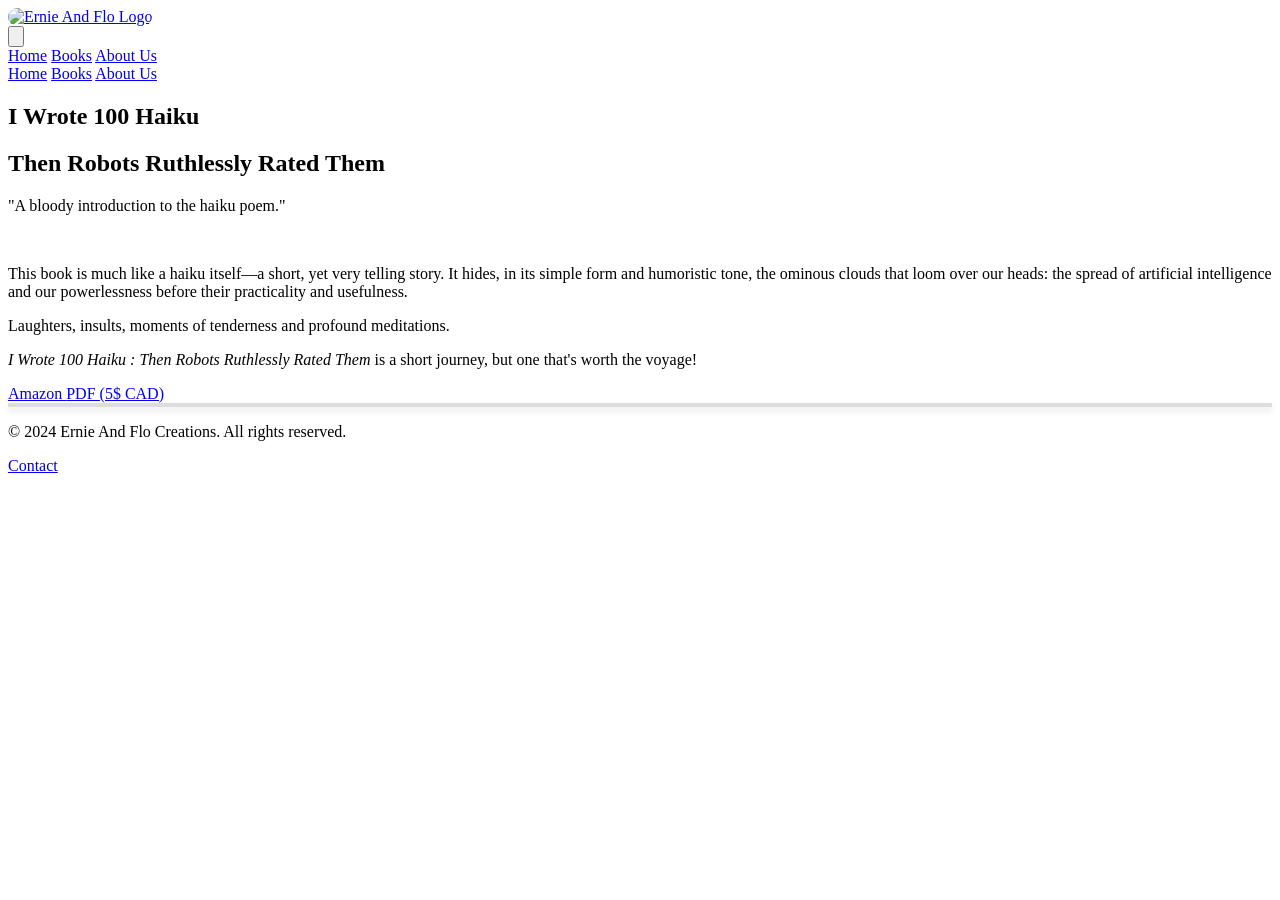
==== index.html @ 9ba160e7 "Update index.html Added Buy PDF button" ====
<!DOCTYPE html>
<html lang="en">
<head>
    <meta charset="UTF-8">
    <meta name="viewport" content="width=device-width, initial-scale=1.0">
    <meta name="description" content="I Wrote 100 Haiku: Then Robots Ruthlessly Rated Them, a poetic exploration of artificial intelligence through humor and insight.">
    <title>Ernie And Flo</title>
    <script src="https://cdn.tailwindcss.com"></script>
    <style>
        /* Custom CSS */
        .custom-shadow {
            box-shadow: 0 4px 6px rgba(0, 0, 0, 0.1);
        }

        .hover-highlight:hover {
            background-color: rgba(255, 90, 95, 0.1);
        }
        .logo-bg {
        	background-color: rgba(255, 255, 255, 255);
            border-radius: 9999px;
        }

        .book-cover {
            background-image: url('https://github.com/ernieandflo-dotcom/bookshelf/blob/ernieandflo-website/images/IW1HH_Front-cover_wbg.png?raw=true'); /* Add your image URL here */
            background-size: cover;
            background-position: center;
            border: 2px solid #ddd;
        }
    </style>
</head>
<body class="bg-white text-gray-900 font-sans">

    <!-- Header -->
<header class="bg-black border-b border-gray-300 py-2">
    <nav class="max-w-7xl mx-auto flex items-center justify-between px-4">
        <!-- Logo Section -->
        <div class="flex items-center">
            <a href="index.html" class="logo-padding">
                <img src="https://raw.githubusercontent.com/ernieandflo-dotcom/bookshelf/0894cab24a3cba51023ef85c8541652ef5d89e5c/images/meme_sealofapproval.svg" alt="Ernie And Flo Logo" class="logo-bg h-12 w-12">
            </a>
        </div>

        <!-- Hamburger Menu for Small Screens -->
        <button 
            id="menu-toggle" 
            class="block md:hidden text-gray-100 hover:text-red-500 focus:outline-none">
            <svg xmlns="http://www.w3.org/2000/svg" class="h-6 w-6" fill="none" viewBox="0 0 24 24" stroke="currentColor">
                <path stroke-linecap="round" stroke-linejoin="round" stroke-width="2" d="M4 6h16M4 12h16m-7 6h7" />
            </svg>
        </button>

        <!-- Navigation Links -->
        <div 
            id="nav-links" 
            class="hidden md:flex flex-grow justify-center space-x-8 items-center">
            <span class="border-l border-gray-800"></span>
            <a href="index.html" class="text-lg font-bold text-gray-100 hover:text-red-500">Home</a>
            <span class="border-l border-gray-500"></span>
            <a href="books.html" class="text-lg font-bold text-gray-100 hover:text-red-500">Books</a>
            <span class="border-l border-gray-500"></span>
            <a href="about.html" class="text-lg font-bold text-gray-100 hover:text-red-500">About Us</a>
            <span class="border-l border-gray-800"></span>
        </div>

        <!-- Dropdown Menu for Small Screens -->
        <div 
            id="dropdown-menu" 
            class="hidden flex flex-col space-y-4 bg-black p-4 absolute right-4 top-16 rounded shadow-md z-50">
            <a href="index.html" class="text-lg font-bold text-gray-100 hover:text-red-500">Home</a>
            <a href="books.html" class="text-lg font-bold text-gray-100 hover:text-red-500">Books</a>
            <a href="about.html" class="text-lg font-bold text-gray-100 hover:text-red-500">About Us</a>
        </div>
    </nav>
</header>


    <!-- Home Section -->
    <section class="text-center py-16 px-4">
        <h1 class="text-4xl font-extrabold mb-4">I Wrote 100 Haiku</h1>
        <h2 class="text-2xl text-rose-600 font-light italic mb-6">Then Robots Ruthlessly Rated Them</h2>
        <p class="text-lg leading-relaxed text-gray-800 mb-8 max-w-3xl mx-auto">
            "A bloody introduction to the haiku poem."
        </p>
        <br>
        <p class="text-lg leading-relaxed text-gray-800 mb-8 max-w-3xl mx-auto">
            This book is much like a haiku itself—a short, yet very telling story. It hides, in its simple form and humoristic tone, the ominous clouds that loom over our heads: the spread of artificial intelligence and our powerlessness before their practicality and usefulness.
        </p>
        <p class="text-lg leading-relaxed text-gray-800 mb-8 max-w-3xl mx-auto">
            Laughters, insults, moments of tenderness and profound meditations.
        </p>
        <p class="text-lg leading-relaxed text-gray-800 mb-8 max-w-3xl mx-auto">
            <i>I Wrote 100 Haiku : Then Robots Ruthlessly Rated Them</i> is a short journey, but one that's worth the voyage!
        </p>
        <a href="https://a.co/d/209ugLa" class="inline-block bg-red-500 text-white font-medium px-8 py-3 mb-4 rounded hover:bg-red-600 transition duration-300">
            Amazon
        </a>
        <a href="https://we.tl/p-QIo21ECv4Q" class="inline-block bg-blue-500 text-white font-medium px-4 py-3 mb-4 rounded hover:bg-red-600 transition duration-300">
            PDF (5$ CAD)
        </a>
    </section>
    
    <!-- Book Cover Section -->
    <div class="book-cover w-60 h-96 mx-auto mt-12 custom-shadow"></div>

    <!-- Footer -->
    <footer class="bg-gray-100 mt-16 py-8">
        <div class="text-center text-gray-600">
            <p>&copy; 2024 Ernie And Flo Creations. All rights reserved.</p>
            <a href="about.html" class="text-red-500 hover:underline">Contact</a>
        </div>
    </footer>

<script>
    const menuToggle = document.getElementById("menu-toggle");
    const dropdownMenu = document.getElementById("dropdown-menu");

    // Toggle dropdown menu on click
    menuToggle.addEventListener("click", () => {
        dropdownMenu.classList.toggle("hidden");
    });

    // Hide dropdown menu on hover out
    dropdownMenu.addEventListener("mouseleave", () => {
        dropdownMenu.classList.add("hidden");
    });
</script>

</body>
</html>
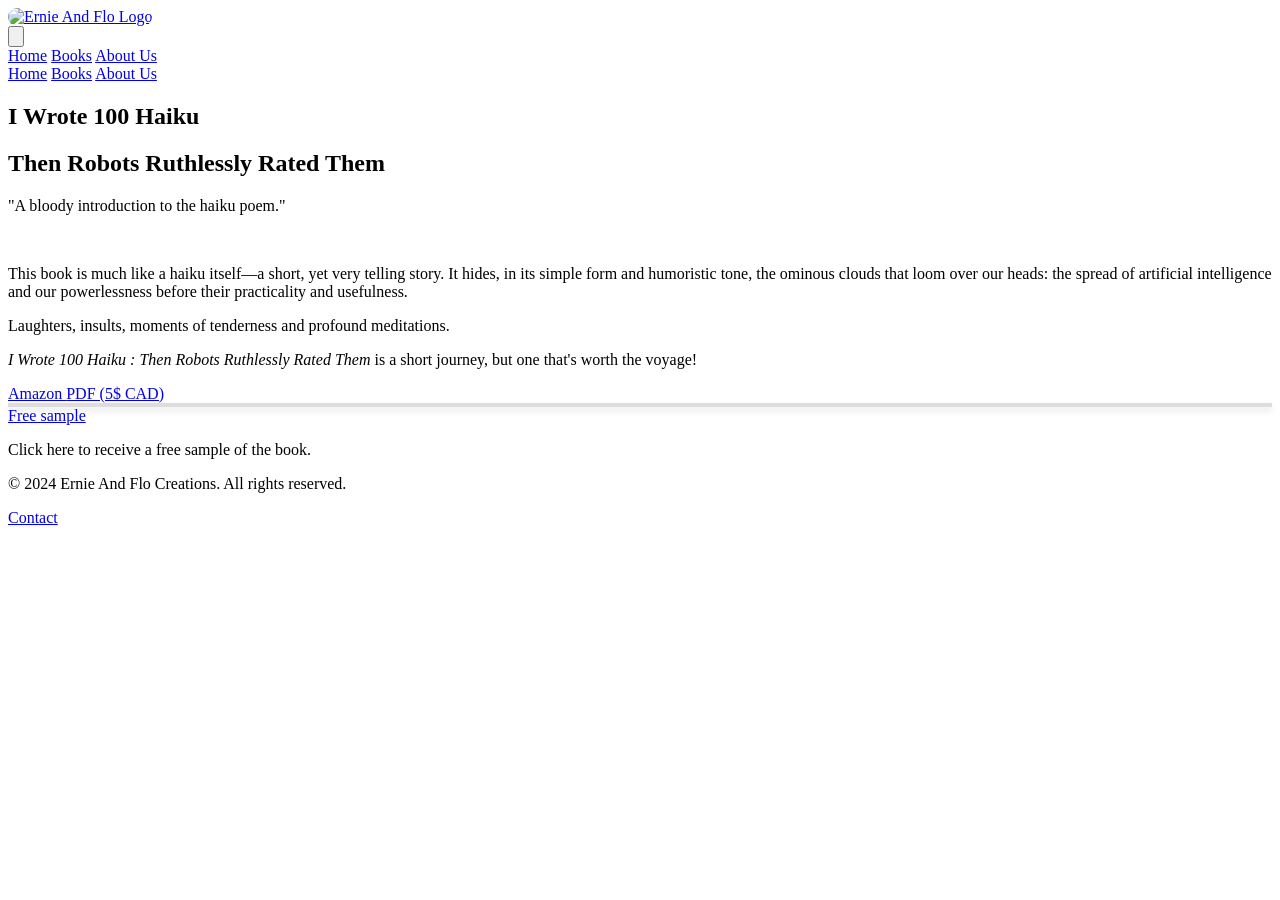
==== commit 7cb8d166: "Update index.html Added free sample button" ====
--- a/index.html
+++ b/index.html
@@ -91,16 +91,25 @@
         <p class="text-lg leading-relaxed text-gray-800 mb-8 max-w-3xl mx-auto">
             <i>I Wrote 100 Haiku : Then Robots Ruthlessly Rated Them</i> is a short journey, but one that's worth the voyage!
         </p>
-        <a href="https://a.co/d/209ugLa" class="inline-block bg-red-500 text-white font-medium px-8 py-3 mb-4 rounded hover:bg-red-600 transition duration-300">
-            Amazon
-        </a>
-        <a href="https://we.tl/p-QIo21ECv4Q" class="inline-block bg-blue-500 text-white font-medium px-4 py-3 mb-4 rounded hover:bg-red-600 transition duration-300">
-            PDF (5$ CAD)
-        </a>
+           	<a href="https://a.co/d/209ugLa" class="inline-block mt-4 bg-blue-500 text-white font-medium px-6 py-2 mb-4 rounded hover:bg-blue-700 transition duration-300">
+            	Amazon
+            </a>
+        	<a href="https://we.tl/p-QIo21ECv4Q" class="inline-block bg-green-500 text-white font-medium px-4 py-2 mb-4 rounded hover:bg-green-700 transition duration-300">
+            	PDF (5$ CAD)
+        	</a>
     </section>
     
     <!-- Book Cover Section -->
     <div class="book-cover w-60 h-96 mx-auto mt-12 custom-shadow"></div>
+    <div class="text-center py-12 px-4">
+    	<a href="https://ernieandflo.com/sample" class="inline-block bg-red-500 text-white font-medium px-4 py-2 mb-4 rounded hover:bg-red-700 transition duration-300">
+    		Free sample
+    	</a>
+        <p class="text-lg leading-relaxed text-gray-800 mb-8 max-w-3xl mx-auto">
+            Click here to receive a free sample of the book.
+        </p>
+    </div>
+    
 
     <!-- Footer -->
     <footer class="bg-gray-100 mt-16 py-8">
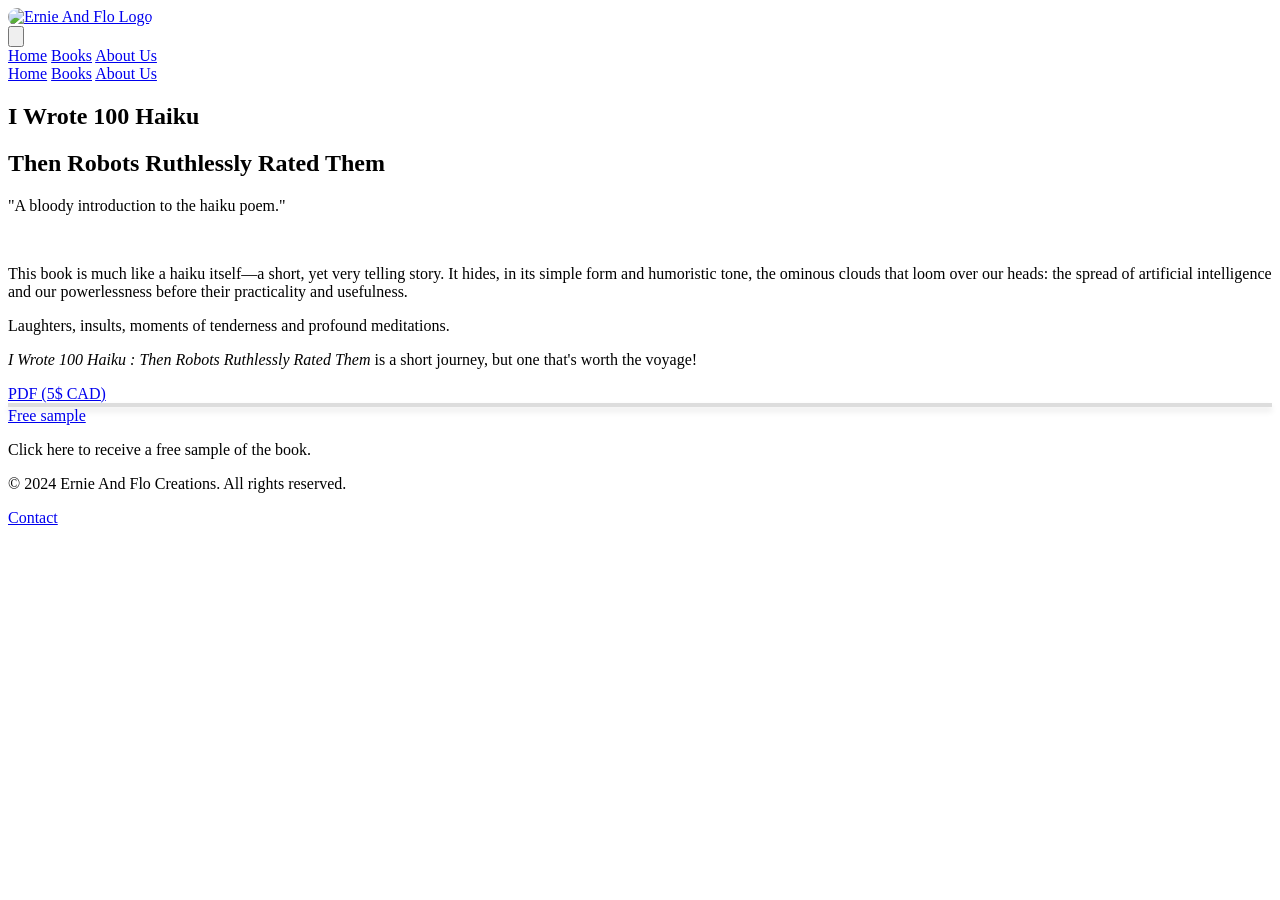
==== commit 0da1c0a7: "Update index.html removed amazon link" ====
--- a/index.html
+++ b/index.html
@@ -91,9 +91,11 @@
         <p class="text-lg leading-relaxed text-gray-800 mb-8 max-w-3xl mx-auto">
             <i>I Wrote 100 Haiku : Then Robots Ruthlessly Rated Them</i> is a short journey, but one that's worth the voyage!
         </p>
-           	<a href="https://a.co/d/209ugLa" class="inline-block mt-4 bg-blue-500 text-white font-medium px-6 py-2 mb-4 rounded hover:bg-blue-700 transition duration-300">
+           	<!-- AMAZON LINK
+            <a href="https://a.co/d/209ugLa" class="inline-block mt-4 bg-blue-500 text-white font-medium px-6 py-2 mb-4 rounded hover:bg-blue-700 transition duration-300">
             	Amazon
             </a>
+            -->
         	<a href="https://we.tl/p-QIo21ECv4Q" class="inline-block bg-green-500 text-white font-medium px-4 py-2 mb-4 rounded hover:bg-green-700 transition duration-300">
             	PDF (5$ CAD)
         	</a>
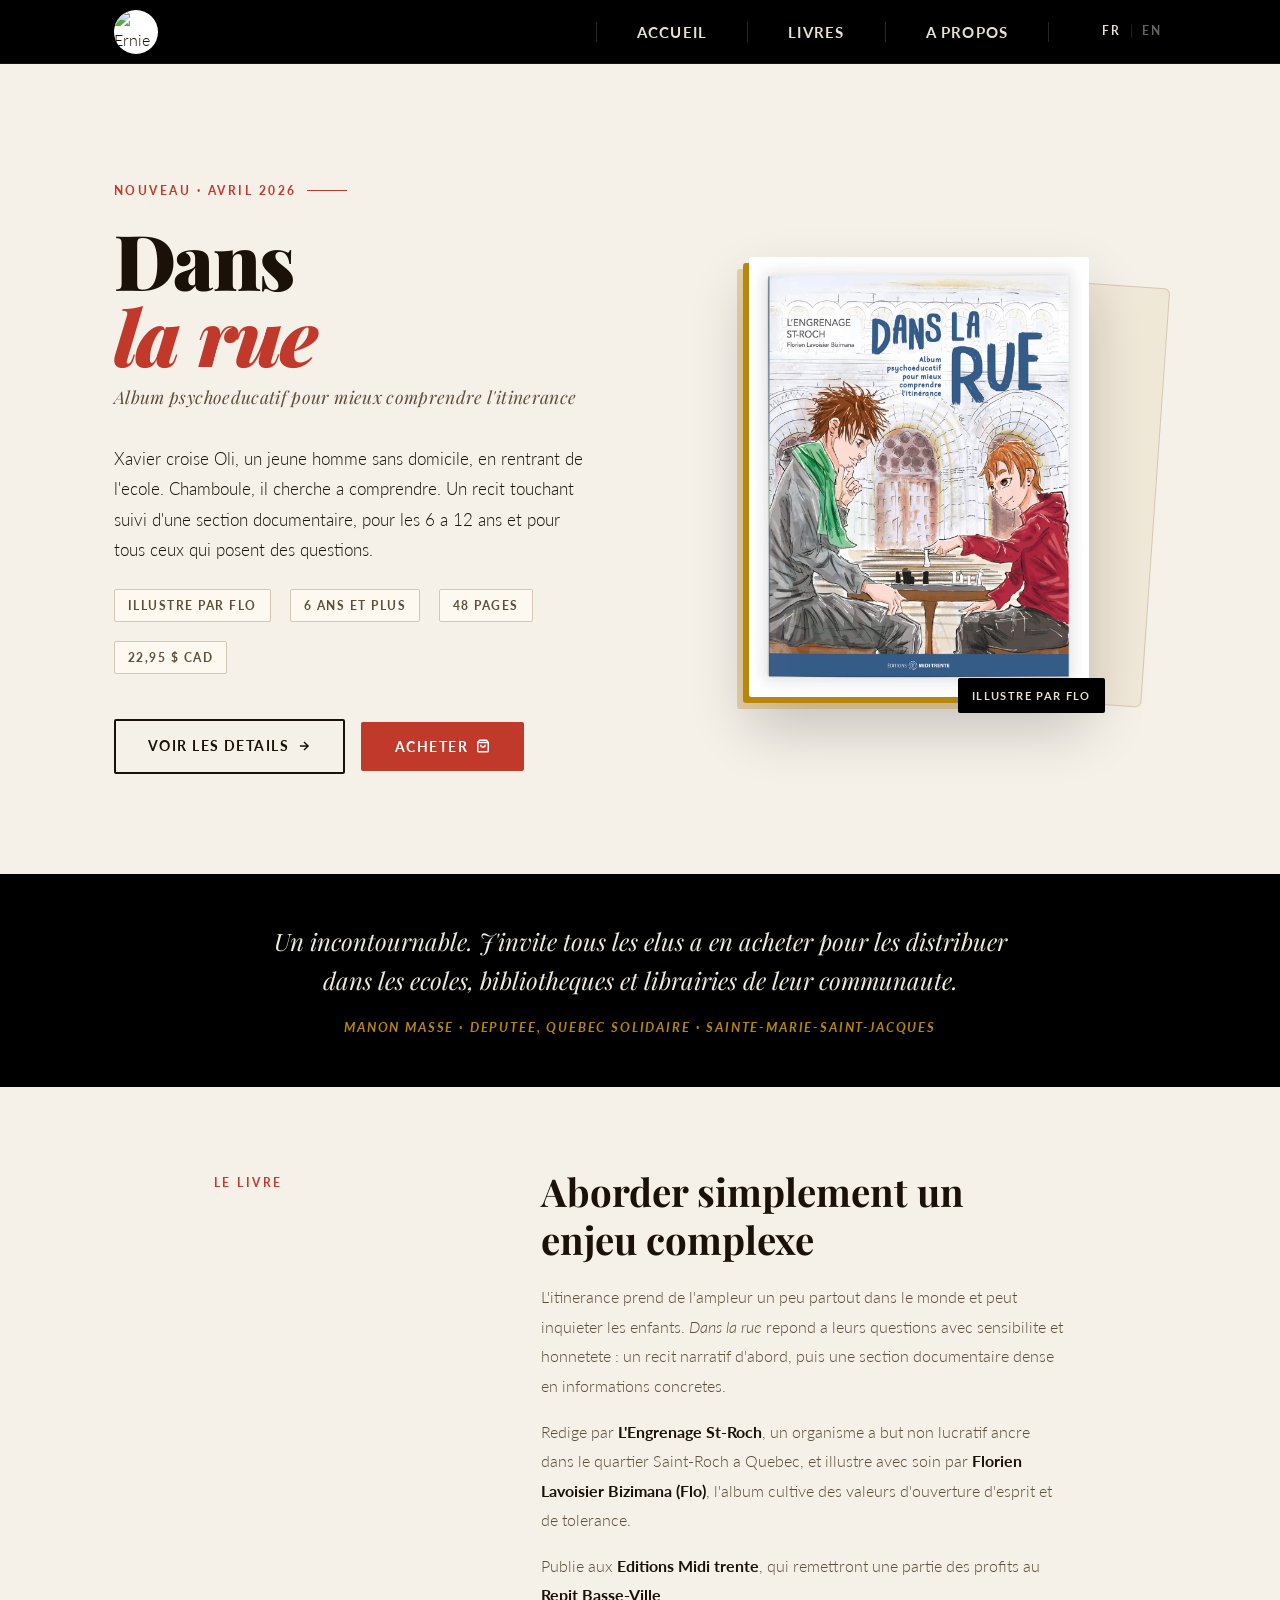
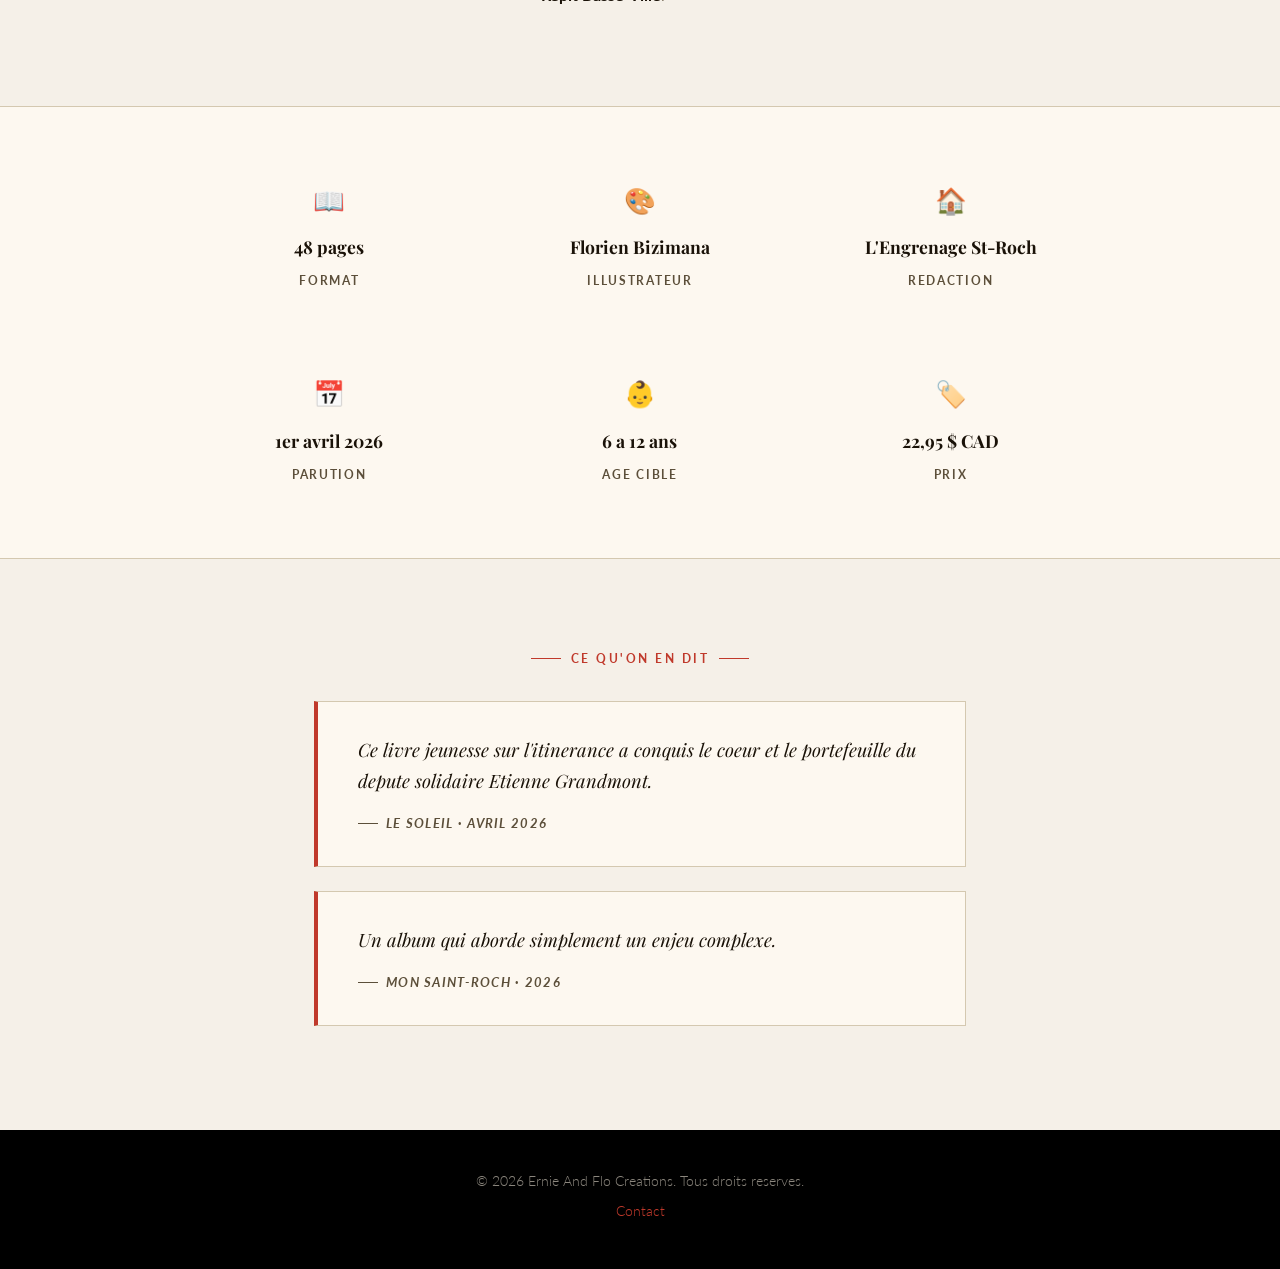
==== commit 7c776c72: "feat(i18n): add FR/EN language toggle with URL param persistence - Add js/i18n.js: all translatable " ====
--- a/index.html
+++ b/index.html
@@ -1,140 +1,230 @@
 <!DOCTYPE html>
-<html lang="en">
+<html lang="fr">
 <head>
-    <meta charset="UTF-8">
-    <meta name="viewport" content="width=device-width, initial-scale=1.0">
-    <meta name="description" content="I Wrote 100 Haiku: Then Robots Ruthlessly Rated Them, a poetic exploration of artificial intelligence through humor and insight.">
-    <title>Ernie And Flo</title>
-    <script src="https://cdn.tailwindcss.com"></script>
-    <style>
-        /* Custom CSS */
-        .custom-shadow {
-            box-shadow: 0 4px 6px rgba(0, 0, 0, 0.1);
-        }
-
-        .hover-highlight:hover {
-            background-color: rgba(255, 90, 95, 0.1);
-        }
-        .logo-bg {
-        	background-color: rgba(255, 255, 255, 255);
-            border-radius: 9999px;
-        }
-
-        .book-cover {
-            background-image: url('https://github.com/ernieandflo-dotcom/bookshelf/blob/ernieandflo-website/images/IW1HH_Front-cover_wbg.png?raw=true'); /* Add your image URL here */
-            background-size: cover;
-            background-position: center;
-            border: 2px solid #ddd;
-        }
-    </style>
+  <meta charset="UTF-8">
+  <meta name="viewport" content="width=device-width, initial-scale=1.0">
+  <meta name="description" content="Dans la rue -- Album psychoeducatif pour mieux comprendre l'itinerance, illustre par Florien Lavoisier Bizimana (Flo). Pour les jeunes de 6 a 12 ans.">
+  <title>Dans la rue -- Ernie And Flo</title>
+  <link rel="stylesheet" href="css/styles.css">
+  <link rel="stylesheet" href="css/i18n.css">
 </head>
-<body class="bg-white text-gray-900 font-sans">
-
-    <!-- Header -->
-<header class="bg-black border-b border-gray-300 py-2">
-    <nav class="max-w-7xl mx-auto flex items-center justify-between px-4">
-        <!-- Logo Section -->
-        <div class="flex items-center">
-            <a href="index.html" class="logo-padding">
-                <img src="https://raw.githubusercontent.com/ernieandflo-dotcom/bookshelf/0894cab24a3cba51023ef85c8541652ef5d89e5c/images/meme_sealofapproval.svg" alt="Ernie And Flo Logo" class="logo-bg h-12 w-12">
-            </a>
-        </div>
-
-        <!-- Hamburger Menu for Small Screens -->
-        <button 
-            id="menu-toggle" 
-            class="block md:hidden text-gray-100 hover:text-red-500 focus:outline-none">
-            <svg xmlns="http://www.w3.org/2000/svg" class="h-6 w-6" fill="none" viewBox="0 0 24 24" stroke="currentColor">
-                <path stroke-linecap="round" stroke-linejoin="round" stroke-width="2" d="M4 6h16M4 12h16m-7 6h7" />
-            </svg>
+<body>
+
+  <header>
+    <nav>
+      <a href="index.html" class="nav-logo" aria-label="Retour a l'accueil">
+        <img
+          src="https://raw.githubusercontent.com/ernieandflo-dotcom/bookshelf/0894cab24a3cba51023ef85c8541652ef5d89e5c/images/meme_sealofapproval.svg"
+          alt="Ernie And Flo"
+          width="44" height="44"
+        >
+      </a>
+
+      <button id="menu-toggle" class="menu-toggle" aria-expanded="false" aria-controls="dropdown-menu"
+        data-i18n-aria="nav.toggle">
+        <svg xmlns="http://www.w3.org/2000/svg" width="24" height="24" fill="none" viewBox="0 0 24 24" stroke="currentColor" stroke-width="2" aria-hidden="true">
+          <path stroke-linecap="round" stroke-linejoin="round" d="M4 6h16M4 12h16m-7 6h7" />
+        </svg>
+      </button>
+
+      <ul class="nav-links" role="navigation" data-i18n-aria="nav.label">
+        <li><div class="nav-divider" aria-hidden="true"></div></li>
+        <li><a href="index.html" data-i18n="nav.home">Accueil</a></li>
+        <li><div class="nav-divider" aria-hidden="true"></div></li>
+        <li><a href="books.html" data-i18n="nav.books">Livres</a></li>
+        <li><div class="nav-divider" aria-hidden="true"></div></li>
+        <li><a href="about.html" data-i18n="nav.about">A propos</a></li>
+        <li><div class="nav-divider" aria-hidden="true"></div></li>
+        <!-- language toggle injected here by i18n-engine.js -->
+      </ul>
+
+      <div id="dropdown-menu" class="dropdown-menu" role="navigation" data-i18n-aria="nav.mobile">
+        <a href="index.html" data-i18n="nav.home">Accueil</a>
+        <a href="books.html" data-i18n="nav.books">Livres</a>
+        <a href="about.html" data-i18n="nav.about">A propos</a>
+        <!-- mobile language toggle injected here by i18n-engine.js -->
+      </div>
+    </nav>
+  </header>
+
+
+  <section class="hero" aria-labelledby="hero-title">
+
+    <div class="hero-text">
+      <p class="hero-eyebrow" data-i18n="index.eyebrow">Nouveau · Avril 2026</p>
+
+      <h1 class="hero-title" id="hero-title">
+        Dans<br><em>la rue</em>
+      </h1>
+
+      <p class="hero-subtitle" data-i18n="index.subtitle">
+        Album psychoeducatif pour mieux comprendre l'itinerance
+      </p>
+
+      <p class="hero-description" data-i18n="index.description">
+        Xavier croise Oli, un jeune homme sans domicile, en rentrant de l'ecole.
+        Chamboule, il cherche a comprendre. Un recit touchant suivi d'une section
+        documentaire, pour les 6 a 12 ans et pour tous ceux qui posent des questions.
+      </p>
+
+      <div class="hero-meta">
+        <span class="meta-tag" data-i18n="index.tag.illustre">Illustre par Flo</span>
+        <span class="meta-tag" data-i18n="index.tag.age">6 ans et plus</span>
+        <span class="meta-tag" data-i18n="index.tag.pages">48 pages</span>
+        <span class="meta-tag" data-i18n="index.tag.price">22,95 $ CAD</span>
+      </div>
+
+      <div class="cta-group">
+        <a href="danslarue.html" class="btn btn-secondary">
+          <span data-i18n="index.cta.details">Voir les details</span>
+          <svg width="14" height="14" viewBox="0 0 24 24" fill="none" stroke="currentColor" stroke-width="2.5" aria-hidden="true"><path d="M5 12h14M12 5l7 7-7 7"/></svg>
+        </a>
+        <button class="btn btn-primary" data-open-buy aria-haspopup="dialog" aria-controls="buy-modal">
+          <span data-i18n="index.cta.buy">Acheter</span>
+          <svg width="14" height="14" viewBox="0 0 24 24" fill="none" stroke="currentColor" stroke-width="2.5" aria-hidden="true"><path d="M6 2L3 6v14a2 2 0 002 2h14a2 2 0 002-2V6l-3-4z"/><line x1="3" y1="6" x2="21" y2="6"/><path d="M16 10a4 4 0 01-8 0"/></svg>
         </button>
-
-        <!-- Navigation Links -->
-        <div 
-            id="nav-links" 
-            class="hidden md:flex flex-grow justify-center space-x-8 items-center">
-            <span class="border-l border-gray-800"></span>
-            <a href="index.html" class="text-lg font-bold text-gray-100 hover:text-red-500">Home</a>
-            <span class="border-l border-gray-500"></span>
-            <a href="books.html" class="text-lg font-bold text-gray-100 hover:text-red-500">Books</a>
-            <span class="border-l border-gray-500"></span>
-            <a href="about.html" class="text-lg font-bold text-gray-100 hover:text-red-500">About Us</a>
-            <span class="border-l border-gray-800"></span>
-        </div>
-
-        <!-- Dropdown Menu for Small Screens -->
-        <div 
-            id="dropdown-menu" 
-            class="hidden flex flex-col space-y-4 bg-black p-4 absolute right-4 top-16 rounded shadow-md z-50">
-            <a href="index.html" class="text-lg font-bold text-gray-100 hover:text-red-500">Home</a>
-            <a href="books.html" class="text-lg font-bold text-gray-100 hover:text-red-500">Books</a>
-            <a href="about.html" class="text-lg font-bold text-gray-100 hover:text-red-500">About Us</a>
-        </div>
-    </nav>
-</header>
-
-
-    <!-- Home Section -->
-    <section class="text-center py-16 px-4">
-        <h1 class="text-4xl font-extrabold mb-4">I Wrote 100 Haiku</h1>
-        <h2 class="text-2xl text-rose-600 font-light italic mb-6">Then Robots Ruthlessly Rated Them</h2>
-        <p class="text-lg leading-relaxed text-gray-800 mb-8 max-w-3xl mx-auto">
-            "A bloody introduction to the haiku poem."
-        </p>
-        <br>
-        <p class="text-lg leading-relaxed text-gray-800 mb-8 max-w-3xl mx-auto">
-            This book is much like a haiku itself—a short, yet very telling story. It hides, in its simple form and humoristic tone, the ominous clouds that loom over our heads: the spread of artificial intelligence and our powerlessness before their practicality and usefulness.
-        </p>
-        <p class="text-lg leading-relaxed text-gray-800 mb-8 max-w-3xl mx-auto">
-            Laughters, insults, moments of tenderness and profound meditations.
-        </p>
-        <p class="text-lg leading-relaxed text-gray-800 mb-8 max-w-3xl mx-auto">
-            <i>I Wrote 100 Haiku : Then Robots Ruthlessly Rated Them</i> is a short journey, but one that's worth the voyage!
-        </p>
-           	<!-- AMAZON LINK
-            <a href="https://a.co/d/209ugLa" class="inline-block mt-4 bg-blue-500 text-white font-medium px-6 py-2 mb-4 rounded hover:bg-blue-700 transition duration-300">
-            	Amazon
-            </a>
-            -->
-        	<a href="https://we.tl/p-QIo21ECv4Q" class="inline-block bg-green-500 text-white font-medium px-4 py-2 mb-4 rounded hover:bg-green-700 transition duration-300">
-            	PDF (5$ CAD)
-        	</a>
-    </section>
-    
-    <!-- Book Cover Section -->
-    <div class="book-cover w-60 h-96 mx-auto mt-12 custom-shadow"></div>
-    <div class="text-center py-12 px-4">
-    	<a href="https://ernieandflo.com/sample" class="inline-block bg-red-500 text-white font-medium px-4 py-2 mb-4 rounded hover:bg-red-700 transition duration-300">
-    		Free sample
-    	</a>
-        <p class="text-lg leading-relaxed text-gray-800 mb-8 max-w-3xl mx-auto">
-            Click here to receive a free sample of the book.
-        </p>
-    </div>
-    
-
-    <!-- Footer -->
-    <footer class="bg-gray-100 mt-16 py-8">
-        <div class="text-center text-gray-600">
-            <p>&copy; 2024 Ernie And Flo Creations. All rights reserved.</p>
-            <a href="about.html" class="text-red-500 hover:underline">Contact</a>
-        </div>
-    </footer>
-
-<script>
-    const menuToggle = document.getElementById("menu-toggle");
-    const dropdownMenu = document.getElementById("dropdown-menu");
-
-    // Toggle dropdown menu on click
-    menuToggle.addEventListener("click", () => {
-        dropdownMenu.classList.toggle("hidden");
-    });
-
-    // Hide dropdown menu on hover out
-    dropdownMenu.addEventListener("mouseleave", () => {
-        dropdownMenu.classList.add("hidden");
-    });
-</script>
-
+      </div>
+    </div>
+
+    <div class="hero-visual" aria-hidden="true">
+      <div class="book-wrapper">
+        <img
+          src="images/cover-front-dans-la-rue.webp"
+          alt="Couverture -- Dans la rue"
+          class="book-cover-img"
+          width="340" height="440"
+        >
+        <span class="book-badge" data-i18n="index.badge">Illustre par Flo</span>
+      </div>
+    </div>
+
+  </section>
+
+
+  <div class="quote-band">
+    <blockquote data-i18n="index.quote">
+      Un incontournable. J'invite tous les elus a en acheter pour les distribuer
+      dans les ecoles, bibliotheques et librairies de leur communaute.
+    </blockquote>
+    <cite data-i18n="index.quote.cite">Manon Masse · Deputee, Quebec solidaire · Sainte-Marie-Saint-Jacques</cite>
+  </div>
+
+
+  <section class="about-section" aria-labelledby="about-heading">
+    <div class="about-label" data-i18n="index.about.label">Le livre</div>
+    <div class="about-content">
+      <h2 id="about-heading" data-i18n="index.about.heading">Aborder simplement un enjeu complexe</h2>
+      <p data-i18n="index.about.p1__html"></p>
+      <p data-i18n="index.about.p2__html"></p>
+      <p data-i18n="index.about.p3__html"></p>
+    </div>
+  </section>
+
+
+  <div class="info-grid">
+    <div class="info-grid-inner">
+      <div class="info-item">
+        <div class="info-icon">📖</div>
+        <span class="info-value" data-i18n="info.pages.value">48 pages</span>
+        <span class="info-key"   data-i18n="info.pages.key">Format</span>
+      </div>
+      <div class="info-item">
+        <div class="info-icon">🎨</div>
+        <span class="info-value" data-i18n="info.illus.value">Florien Bizimana</span>
+        <span class="info-key"   data-i18n="info.illus.key">Illustrateur</span>
+      </div>
+      <div class="info-item">
+        <div class="info-icon">🏠</div>
+        <span class="info-value" data-i18n="info.author.value">L'Engrenage St-Roch</span>
+        <span class="info-key"   data-i18n="info.author.key">Redaction</span>
+      </div>
+      <div class="info-item">
+        <div class="info-icon">📅</div>
+        <span class="info-value" data-i18n="info.date.value">1er avril 2026</span>
+        <span class="info-key"   data-i18n="info.date.key">Parution</span>
+      </div>
+      <div class="info-item">
+        <div class="info-icon">👶</div>
+        <span class="info-value" data-i18n="info.age.value">6 a 12 ans</span>
+        <span class="info-key"   data-i18n="info.age.key">Age cible</span>
+      </div>
+      <div class="info-item">
+        <div class="info-icon">🏷️</div>
+        <span class="info-value" data-i18n="info.price.value">22,95 $ CAD</span>
+        <span class="info-key"   data-i18n="info.price.key">Prix</span>
+      </div>
+    </div>
+  </div>
+
+
+  <section class="endorsement-section" aria-labelledby="endorsements-heading">
+    <p class="section-label" id="endorsements-heading" data-i18n="index.endorse.label">Ce qu'on en dit</p>
+
+    <div class="endorsement-card">
+      <blockquote data-i18n="index.endorse.q1">
+        Ce livre jeunesse sur l'itinerance a conquis le coeur et le portefeuille
+        du depute solidaire Etienne Grandmont.
+      </blockquote>
+      <cite data-i18n="index.endorse.q1cite">Le Soleil · avril 2026</cite>
+    </div>
+
+    <div class="endorsement-card">
+      <blockquote data-i18n="index.endorse.q2">
+        Un album qui aborde simplement un enjeu complexe.
+      </blockquote>
+      <cite data-i18n="index.endorse.q2cite">Mon Saint-Roch · 2026</cite>
+    </div>
+  </section>
+
+
+  <div id="buy-modal" class="modal-overlay" role="dialog" aria-modal="true" aria-labelledby="modal-title">
+    <div class="modal-box">
+      <button id="modal-close-btn" class="modal-close" data-i18n-aria="modal.close">✕</button>
+
+      <h2 class="modal-title" id="modal-title" data-i18n="modal.title">Ou l'acheter</h2>
+      <p class="modal-subtitle" data-i18n="modal.subtitle">Choisissez votre libraire prefere :</p>
+
+      <div class="modal-links">
+        <a href="https://www.miditrente.ca/fr/produit/dans-la-rue" class="modal-link" target="_blank" rel="noopener">
+          <span data-i18n="modal.miditrente">Editions Midi trente (editeur)</span>
+          <span class="link-arrow" aria-hidden="true">→</span>
+        </a>
+        <a href="https://pantoute.leslibraires.ca/livres/dans-la-rue-album-psychoeducatif-pour-mieux-comprendre-l-itinerance-9782925568124" class="modal-link" target="_blank" rel="noopener">
+          <span data-i18n="modal.pantoute">Librairie Pantoute</span>
+          <span class="link-arrow" aria-hidden="true">→</span>
+        </a>
+        <a href="https://www.archambault.ca/livres/dans-la-rue-album-psycho%C3%A9ducatif-pour-mieux-comprendre-l'itin%C3%A9rance/collectif/9782925568124/?id=4594699&cat=1890822" class="modal-link" target="_blank" rel="noopener">
+          <span data-i18n="modal.archambault">Archambault</span>
+          <span class="link-arrow" aria-hidden="true">→</span>
+        </a>
+        <a href="https://www.renaud-bray.com/Livres_Produit.aspx?id=4594699&def=Dans+la+rue+%3a+Album+psycho%c3%a9ducatif+pour+mieux+comprendre+l%27itin%c3%a9rance%2cCOLLECTIF%2c9782925568124" class="modal-link" target="_blank" rel="noopener">
+          <span data-i18n="modal.renaudbray">Renaud-Bray</span>
+          <span class="link-arrow" aria-hidden="true">→</span>
+        </a>
+      </div>
+
+      <hr class="modal-divider">
+
+      <div class="modal-library-section">
+        <p class="modal-library-label" data-i18n="modal.lib.label">Ou consultez-le gratuitement</p>
+        <a href="http://catalogue.bibliothequedequebec.qc.ca/client/fr_CA/general/search/detailnonmodal/ent:$002f$002fSD_ILS$002f0$002fSD_ILS:1207609/ada" class="modal-link" target="_blank" rel="noopener">
+          <span data-i18n="modal.bib">Bibliotheque de Quebec</span>
+          <span class="link-arrow" aria-hidden="true">→</span>
+        </a>
+      </div>
+    </div>
+  </div>
+
+
+  <footer>
+    <div class="footer-inner">
+      <p data-i18n="footer.copy">&copy; 2026 Ernie And Flo Creations. Tous droits reserves.</p>
+      <p><a href="about.html" data-i18n="footer.contact">Contact</a></p>
+    </div>
+  </footer>
+
+  <script src="js/i18n.js"></script>
+  <script src="js/i18n-engine.js"></script>
+  <script src="js/main.js"></script>
 </body>
 </html>
--- a/css/styles.css
+++ b/css/styles.css
@@ -0,0 +1,1315 @@
+@import url('https://fonts.googleapis.com/css2?family=Playfair+Display:ital,wght@0,400;0,700;0,900;1,400;1,700&family=Lato:wght@300;400;700&display=swap');
+
+/* ============================================================
+   Ernie And Flo — Main Stylesheet
+   ============================================================
+   1.  Design Tokens
+   2.  Reset & Base
+   3.  Header & Navigation
+   4.  Buttons
+   5.  Hero Section
+   6.  Quote / Banner Band
+   7.  About Section
+   8.  Info Grid
+   9.  Endorsement Section
+   10. Buy Modal
+   11. Forms (contact & sample)
+   12. Book List (books.html catalog)
+   13. IW1HH Landing Page
+   14. Dans la rue — Page-specific
+   15. Confirmation Pages
+   16. Footer
+   17. Animations
+   18. Responsive
+   ============================================================ */
+
+
+/* ─── 1. Design Tokens ──────────────────────────────────────── */
+:root {
+  /* Palette */
+  --color-bg:           #f5f0e8;
+  --color-bg-dark:      #000000;
+  --color-bg-footer:    #f5f0e8;  /* alias for bg, used on sample.html */
+  --color-ink:          #1a1208;
+  --color-muted:        #5c4f3a;
+  --color-accent:       #c0392b;
+  --color-accent-warm:  #e07b39;
+  --color-gold:         #b8860b;
+  --color-cream:        #fdf8f0;
+  --color-border:       #d4c8b0;
+  --color-nav-link:     #e8e0d0;
+
+  /* Typography */
+  --font-display: 'Playfair Display', Georgia, serif;
+  --font-body:    'Lato', Helvetica, sans-serif;
+
+  /* Misc */
+  --shadow-sm:         0 4px 6px rgba(0, 0, 0, 0.1);
+  --radius:            0.375rem;
+  --max-width:         1100px;
+  --max-content:       760px;
+  --transition:        0.35s cubic-bezier(0.4, 0, 0.2, 1);
+}
+
+
+/* ─── 2. Reset & Base ───────────────────────────────────────── */
+*, *::before, *::after {
+  box-sizing: border-box;
+  margin: 0;
+  padding: 0;
+}
+
+html { scroll-behavior: smooth; }
+
+body {
+  background-color: var(--color-bg);
+  color: var(--color-ink);
+  font-family: var(--font-body);
+  font-weight: 300;
+  line-height: 1.7;
+  overflow-x: hidden;
+}
+
+img { max-width: 100%; display: block; }
+
+a { color: inherit; text-decoration: none; }
+
+ul { list-style: none; }
+
+/* Honeypot — always hidden */
+.honeypot { display: none !important; }
+
+
+/* ─── 3. Header & Navigation ─────────────────────────────────── */
+header {
+  background-color: var(--color-bg-dark);
+  border-bottom: 1px solid rgba(255, 255, 255, 0.08);
+  padding: 0.6rem 0;
+  position: sticky;
+  top: 0;
+  z-index: 100;
+}
+
+nav {
+  max-width: var(--max-width);
+  margin: 0 auto;
+  padding: 0 1.5rem;
+  display: flex;
+  align-items: center;
+  justify-content: space-between;
+}
+
+.nav-logo img {
+  height: 44px;
+  width: 44px;
+  border-radius: 50%;
+  background: #fff;
+}
+
+.nav-links {
+  display: flex;
+  align-items: center;
+  gap: 2.5rem;
+  list-style: none;
+}
+
+.nav-links a {
+  font-family: var(--font-body);
+  font-weight: 700;
+  font-size: 0.95rem;
+  letter-spacing: 0.08em;
+  text-transform: uppercase;
+  color: var(--color-nav-link);
+  transition: color var(--transition);
+}
+
+.nav-links a:hover { color: var(--color-accent); }
+
+.nav-divider {
+  width: 1px;
+  height: 20px;
+  background: rgba(255, 255, 255, 0.15);
+}
+
+/* Hamburger */
+.menu-toggle {
+  display: none;
+  background: none;
+  border: none;
+  cursor: pointer;
+  color: var(--color-nav-link);
+  transition: color var(--transition);
+}
+
+.menu-toggle:hover { color: var(--color-accent); }
+
+.menu-toggle svg {
+  width: 1.5rem;
+  height: 1.5rem;
+  display: block;
+}
+
+/* Mobile dropdown */
+.dropdown-menu {
+  display: none;
+  flex-direction: column;
+  gap: 1rem;
+  background: var(--color-bg-dark);
+  padding: 1.2rem 1.5rem;
+  position: absolute;
+  right: 1rem;
+  top: 68px;
+  border-radius: var(--radius);
+  box-shadow: 0 8px 24px rgba(0, 0, 0, 0.4);
+  z-index: 200;
+  min-width: 160px;
+}
+
+.dropdown-menu.open { display: flex; }
+
+.dropdown-menu a {
+  font-family: var(--font-body);
+  font-weight: 700;
+  font-size: 1rem;
+  letter-spacing: 0.06em;
+  text-transform: uppercase;
+  color: var(--color-nav-link);
+  transition: color var(--transition);
+}
+
+.dropdown-menu a:hover { color: var(--color-accent); }
+
+
+/* ─── 4. Buttons ────────────────────────────────────────────── */
+.btn {
+  display: inline-flex;
+  align-items: center;
+  gap: 0.5rem;
+  padding: 0.85rem 2rem;
+  font-family: var(--font-body);
+  font-weight: 700;
+  font-size: 0.9rem;
+  letter-spacing: 0.1em;
+  text-transform: uppercase;
+  border-radius: 2px;
+  cursor: pointer;
+  border: 2px solid transparent;
+  transition: all var(--transition);
+}
+
+.btn-primary {
+  background: var(--color-accent);
+  color: #fff;
+  border-color: var(--color-accent);
+}
+
+.btn-primary:hover {
+  background: #a93226;
+  border-color: #a93226;
+  transform: translateY(-2px);
+  box-shadow: 0 6px 20px rgba(192, 57, 43, 0.35);
+}
+
+.btn-secondary {
+  background: transparent;
+  color: var(--color-ink);
+  border-color: var(--color-ink);
+}
+
+.btn-secondary:hover {
+  background: var(--color-ink);
+  color: var(--color-cream);
+  transform: translateY(-2px);
+}
+
+/* Red variant (same as primary, shorter padding) */
+.btn--red {
+  background: var(--color-accent);
+  color: #fff;
+  border-color: var(--color-accent);
+  padding: 0.65rem 2rem;
+}
+
+.btn--red:hover {
+  background: #a93226;
+  border-color: #a93226;
+  transform: translateY(-2px);
+  box-shadow: 0 6px 20px rgba(192, 57, 43, 0.35);
+}
+
+/* Green (purchase) */
+.btn--green {
+  background: #22c55e;
+  color: #fff;
+  border-color: #22c55e;
+  padding: 0.65rem 2rem;
+}
+
+.btn--green:hover {
+  background: #15803d;
+  border-color: #15803d;
+  transform: translateY(-2px);
+}
+
+/* Modifiers */
+.btn--full  { width: 100%; justify-content: center; }
+.btn--iw1hh { margin: auto; }
+
+.cta-group {
+  display: flex;
+  flex-wrap: wrap;
+  gap: 1rem;
+  align-items: center;
+}
+
+
+/* ─── 5. Hero Section ───────────────────────────────────────── */
+.hero {
+  display: grid;
+  grid-template-columns: 1fr 1fr;
+  min-height: 90vh;
+  max-width: var(--max-width);
+  margin: 0 auto;
+  padding: 5rem 1.5rem 4rem;
+  gap: 4rem;
+  align-items: center;
+}
+
+.hero-text {
+  opacity: 0;
+  transform: translateY(28px);
+  animation: fadeUp 0.9s ease forwards 0.2s;
+}
+
+.hero-eyebrow {
+  font-family: var(--font-body);
+  font-weight: 700;
+  font-size: 0.78rem;
+  letter-spacing: 0.2em;
+  text-transform: uppercase;
+  color: var(--color-accent);
+  margin-bottom: 1.2rem;
+  display: flex;
+  align-items: center;
+  gap: 0.6rem;
+}
+
+.hero-eyebrow::after {
+  content: '';
+  display: inline-block;
+  width: 40px;
+  height: 1px;
+  background: var(--color-accent);
+}
+
+.hero-title {
+  font-family: var(--font-display);
+  font-size: clamp(3rem, 6vw, 5.5rem);
+  font-weight: 900;
+  line-height: 1.0;
+  letter-spacing: -0.02em;
+  color: var(--color-ink);
+  margin-bottom: 0.5rem;
+}
+
+.hero-title em {
+  font-style: italic;
+  color: var(--color-accent);
+}
+
+.hero-subtitle {
+  font-family: var(--font-display);
+  font-size: clamp(0.9rem, 1.5vw, 1.1rem);
+  font-style: italic;
+  font-weight: 400;
+  color: var(--color-muted);
+  margin-bottom: 2rem;
+  letter-spacing: 0.02em;
+}
+
+.hero-description {
+  font-size: 1.05rem;
+  font-weight: 300;
+  color: var(--color-ink);
+  max-width: 480px;
+  margin-bottom: 1.5rem;
+  line-height: 1.8;
+}
+
+.hero-meta {
+  display: flex;
+  flex-wrap: wrap;
+  gap: 1.2rem;
+  margin-bottom: 2.8rem;
+}
+
+.meta-tag {
+  font-family: var(--font-body);
+  font-size: 0.78rem;
+  font-weight: 700;
+  letter-spacing: 0.12em;
+  text-transform: uppercase;
+  color: var(--color-muted);
+  border: 1px solid var(--color-border);
+  padding: 0.3rem 0.8rem;
+  border-radius: 2px;
+  background: var(--color-cream);
+}
+
+/* Book visual (right column) */
+.hero-visual {
+  display: flex;
+  justify-content: center;
+  align-items: center;
+  position: relative;
+  opacity: 0;
+  transform: translateX(24px);
+  animation: fadeLeft 1s ease forwards 0.5s;
+}
+
+.hero-visual::before {
+  content: '';
+  position: absolute;
+  width: 320px;
+  height: 420px;
+  background: rgba(184, 134, 11, 0.07);
+  border: 1px solid var(--color-border);
+  border-radius: var(--radius);
+  transform: rotate(4deg);
+  z-index: 1;
+  top: 20px;
+  right: 10px;
+}
+
+.book-wrapper { position: relative; z-index: 2; }
+
+.book-cover-img {
+  width: clamp(220px, 28vw, 340px);
+  border-radius: 3px;
+  box-shadow:
+    -6px 6px 0 var(--color-gold),
+    -12px 12px 0 rgba(184, 134, 11, 0.3),
+    0 30px 60px rgba(0, 0, 0, 0.2);
+  transition: transform var(--transition), box-shadow var(--transition);
+}
+
+.book-cover-img:hover {
+  transform: rotate(-1.5deg) scale(1.02);
+  box-shadow:
+    -8px 8px 0 var(--color-gold),
+    -16px 16px 0 rgba(184, 134, 11, 0.25),
+    0 40px 80px rgba(0, 0, 0, 0.25);
+}
+
+.book-badge {
+  position: absolute;
+  bottom: -16px;
+  right: -16px;
+  background: var(--color-bg-dark);
+  color: var(--color-nav-link);
+  padding: 0.5rem 0.9rem;
+  font-family: var(--font-body);
+  font-size: 0.7rem;
+  font-weight: 700;
+  letter-spacing: 0.12em;
+  text-transform: uppercase;
+  border-radius: 2px;
+  z-index: 3;
+  white-space: nowrap;
+}
+
+
+/* ─── 6. Quote / Banner Band ────────────────────────────────── */
+.quote-band {
+  background: var(--color-bg-dark);
+  color: var(--color-nav-link);
+  padding: 3rem 1.5rem;
+  text-align: center;
+}
+
+.quote-band blockquote {
+  font-family: var(--font-display);
+  font-size: clamp(1.1rem, 2.5vw, 1.5rem);
+  font-style: italic;
+  font-weight: 400;
+  max-width: var(--max-content);
+  margin: 0 auto 0.8rem;
+  line-height: 1.6;
+  color: #f0ead8;
+}
+
+.quote-band cite {
+  font-family: var(--font-body);
+  font-size: 0.82rem;
+  font-weight: 700;
+  letter-spacing: 0.14em;
+  text-transform: uppercase;
+  color: var(--color-gold);
+}
+
+
+/* ─── 7. About Section ──────────────────────────────────────── */
+.about-section {
+  max-width: 900px;
+  margin: 0 auto;
+  padding: 5rem 1.5rem;
+  display: grid;
+  grid-template-columns: 1fr 2fr;
+  gap: 4rem;
+  align-items: start;
+}
+
+.about-label {
+  font-family: var(--font-body);
+  font-weight: 700;
+  font-size: 0.78rem;
+  letter-spacing: 0.2em;
+  text-transform: uppercase;
+  color: var(--color-accent);
+  padding-top: 0.3rem;
+}
+
+.about-content h2 {
+  font-family: var(--font-display);
+  font-size: clamp(1.6rem, 3vw, 2.4rem);
+  font-weight: 700;
+  line-height: 1.25;
+  margin-bottom: 1.2rem;
+}
+
+.about-content p {
+  font-size: 1rem;
+  font-weight: 300;
+  color: var(--color-muted);
+  margin-bottom: 1rem;
+  line-height: 1.85;
+}
+
+.about-content p strong {
+  color: var(--color-ink);
+  font-weight: 700;
+}
+
+
+/* ─── 8. Info Grid ──────────────────────────────────────────── */
+.info-grid {
+  background: var(--color-cream);
+  border-top: 1px solid var(--color-border);
+  border-bottom: 1px solid var(--color-border);
+  padding: 3rem 1.5rem;
+}
+
+.info-grid-inner {
+  max-width: 900px;
+  margin: 0 auto;
+  display: grid;
+  grid-template-columns: repeat(3, 1fr);
+  gap: 2rem;
+}
+
+.info-item { text-align: center; padding: 1.5rem 1rem; }
+
+.info-icon { font-size: 1.6rem; margin-bottom: 0.6rem; }
+
+.info-value {
+  font-family: var(--font-display);
+  font-size: 1.1rem;
+  font-weight: 700;
+  color: var(--color-ink);
+  display: block;
+  margin-bottom: 0.2rem;
+}
+
+.info-key {
+  font-family: var(--font-body);
+  font-size: 0.75rem;
+  font-weight: 700;
+  letter-spacing: 0.14em;
+  text-transform: uppercase;
+  color: var(--color-muted);
+}
+
+
+/* ─── 9. Endorsement Section ────────────────────────────────── */
+.endorsement-section {
+  max-width: 700px;
+  margin: 0 auto;
+  padding: 5rem 1.5rem;
+  text-align: center;
+}
+
+.section-label {
+  font-family: var(--font-body);
+  font-weight: 700;
+  font-size: 0.78rem;
+  letter-spacing: 0.2em;
+  text-transform: uppercase;
+  color: var(--color-accent);
+  display: inline-flex;
+  align-items: center;
+  gap: 0.6rem;
+  margin-bottom: 2rem;
+}
+
+.section-label::before,
+.section-label::after {
+  content: '';
+  display: inline-block;
+  width: 30px;
+  height: 1px;
+  background: var(--color-accent);
+}
+
+.endorsement-card {
+  background: var(--color-cream);
+  border: 1px solid var(--color-border);
+  border-left: 4px solid var(--color-accent);
+  padding: 2rem 2.5rem;
+  text-align: left;
+  margin-bottom: 1.5rem;
+}
+
+.endorsement-card blockquote {
+  font-family: var(--font-display);
+  font-size: 1.15rem;
+  font-style: italic;
+  line-height: 1.7;
+  color: var(--color-ink);
+  margin-bottom: 1rem;
+}
+
+.endorsement-card cite {
+  font-family: var(--font-body);
+  font-size: 0.8rem;
+  font-weight: 700;
+  letter-spacing: 0.1em;
+  text-transform: uppercase;
+  color: var(--color-muted);
+  display: flex;
+  align-items: center;
+  gap: 0.5rem;
+}
+
+.endorsement-card cite::before {
+  content: '';
+  display: inline-block;
+  width: 20px;
+  height: 1px;
+  background: var(--color-muted);
+}
+
+
+/* ─── 10. Buy Modal ─────────────────────────────────────────── */
+.modal-overlay {
+  display: none;
+  position: fixed;
+  inset: 0;
+  background: rgba(20, 14, 4, 0.75);
+  backdrop-filter: blur(4px);
+  z-index: 500;
+  align-items: center;
+  justify-content: center;
+  padding: 1rem;
+}
+
+.modal-overlay.open { display: flex; }
+
+.modal-box {
+  background: var(--color-cream);
+  border: 1px solid var(--color-border);
+  border-radius: var(--radius);
+  padding: 2.5rem 2rem;
+  max-width: 440px;
+  width: 100%;
+  position: relative;
+  animation: modalIn 0.3s ease;
+}
+
+.modal-close {
+  position: absolute;
+  top: 1rem;
+  right: 1rem;
+  background: none;
+  border: none;
+  cursor: pointer;
+  color: var(--color-muted);
+  font-size: 1.3rem;
+  line-height: 1;
+  transition: color var(--transition);
+}
+
+.modal-close:hover { color: var(--color-accent); }
+
+.modal-title {
+  font-family: var(--font-display);
+  font-size: 1.5rem;
+  font-weight: 700;
+  margin-bottom: 0.4rem;
+}
+
+.modal-subtitle {
+  font-size: 0.88rem;
+  color: var(--color-muted);
+  margin-bottom: 2rem;
+}
+
+.modal-links {
+  display: flex;
+  flex-direction: column;
+  gap: 0.75rem;
+}
+
+.modal-link {
+  display: flex;
+  align-items: center;
+  justify-content: space-between;
+  padding: 0.9rem 1.2rem;
+  border: 1.5px solid var(--color-border);
+  border-radius: var(--radius);
+  background: #fff;
+  font-family: var(--font-body);
+  font-weight: 700;
+  font-size: 0.9rem;
+  letter-spacing: 0.04em;
+  color: var(--color-ink);
+  transition: all var(--transition);
+  cursor: pointer;
+}
+
+.modal-link:hover {
+  border-color: var(--color-accent);
+  background: var(--color-bg);
+  color: var(--color-accent);
+  transform: translateX(4px);
+}
+
+.modal-link .link-arrow {
+  font-size: 0.9rem;
+  opacity: 0.5;
+  transition: opacity var(--transition), transform var(--transition);
+}
+
+.modal-link:hover .link-arrow {
+  opacity: 1;
+  transform: translateX(3px);
+}
+
+.modal-divider {
+  margin: 1.5rem 0 1rem;
+  border: none;
+  border-top: 1px solid var(--color-border);
+}
+
+.modal-library-label {
+  font-family: var(--font-body);
+  font-size: 0.72rem;
+  font-weight: 700;
+  letter-spacing: 0.15em;
+  text-transform: uppercase;
+  color: var(--color-muted);
+  margin-bottom: 0.6rem;
+}
+
+
+/* ─── 11. Forms (contact & sample) ─────────────────────────── */
+.section {
+  padding: 4rem 1.5rem;
+}
+
+.section__title {
+  font-family: var(--font-display);
+  font-size: clamp(1.5rem, 3vw, 2rem);
+  font-weight: 700;
+  text-align: center;
+  margin-bottom: 0.75rem;
+}
+
+.section__lead {
+  text-align: center;
+  max-width: 48rem;
+  margin: 0 auto 2rem;
+  color: var(--color-muted);
+  font-size: 1rem;
+  font-weight: 300;
+}
+
+.form-card {
+  max-width: 32rem;
+  margin: 0 auto;
+  background-color: var(--color-cream);
+  border: 1px solid var(--color-border);
+  padding: 2rem;
+  border-radius: var(--radius);
+  box-shadow: var(--shadow-sm);
+}
+
+.form-group { margin-bottom: 1.25rem; }
+
+.form-card label {
+  display: block;
+  font-family: var(--font-body);
+  font-weight: 700;
+  font-size: 0.85rem;
+  letter-spacing: 0.06em;
+  text-transform: uppercase;
+  color: var(--color-muted);
+  margin-bottom: 0.4rem;
+}
+
+.form-card input[type="text"],
+.form-card input[type="email"],
+.form-card textarea {
+  width: 100%;
+  border: 1px solid var(--color-border);
+  border-radius: var(--radius);
+  padding: 0.6rem 1rem;
+  font-size: 1rem;
+  font-family: var(--font-body);
+  font-weight: 300;
+  background: #fff;
+  color: var(--color-ink);
+  transition: border-color var(--transition);
+}
+
+.form-card input:focus,
+.form-card textarea:focus {
+  outline: none;
+  border-color: var(--color-accent);
+}
+
+.form-card textarea { resize: vertical; }
+
+.consent-row {
+  display: flex;
+  align-items: flex-start;
+  gap: 0.6rem;
+}
+
+.consent-row input[type="checkbox"] {
+  margin-top: 0.2rem;
+  flex-shrink: 0;
+  accent-color: var(--color-accent);
+}
+
+.form-error {
+  color: var(--color-accent);
+  font-size: 0.82rem;
+  margin-top: 0.3rem;
+  display: none;
+}
+
+.form-error.is-visible { display: block; }
+
+.form-success {
+  text-align: center;
+  color: #15803d;
+  font-size: 1rem;
+  margin-top: 1.5rem;
+  display: none;
+}
+
+.form-success.is-visible { display: block; }
+
+/* Inline response message (sample.html) */
+#responseMessage {
+  text-align: center;
+  color: #16a34a;
+  display: none;
+  margin-top: 1.5rem;
+}
+
+
+/* ─── 12. Book List (books.html catalog) ────────────────────── */
+.book-list {
+  max-width: 900px;
+  margin: 0 auto;
+  display: grid;
+  gap: 3.5rem;
+  padding: 3rem 1.5rem;
+}
+
+.book-card {
+  display: flex;
+  flex-direction: column;
+  gap: 1.5rem;
+}
+
+@media (min-width: 768px) {
+  .book-card {
+    flex-direction: row;
+    align-items: flex-start;
+    gap: 2.5rem;
+  }
+}
+
+/* CSS-background cover */
+.book-cover {
+  width: 15rem;
+  height: 20rem;
+  flex-shrink: 0;
+  background-size: contain;
+  background-repeat: no-repeat;
+  background-position: center;
+  border: 2px solid var(--color-border);
+  box-shadow: var(--shadow-sm);
+  margin: 0 auto;
+}
+
+@media (min-width: 768px) {
+  .book-cover { margin: 0; }
+}
+
+/* Cover variants — add one per book */
+.book-cover--iw1hh {
+  background-image: url('https://github.com/ernieandflo-dotcom/bookshelf/blob/ernieandflo-website/images/IW1HH_Front-cover_wbg.png?raw=true');
+}
+
+.book-cover--rnf2 {
+  background-image: url('https://github.com/ernieandflo-dotcom/bookshelf/blob/ernieandflo-website/images/RNFPt2_Front-cover.jpg?raw=true');
+}
+
+.book-cover--dlr {
+  background-image: url('https://github.com/ernieandflo-dotcom/bookshelf/blob/ernieandflo-website/images/cover-front-dans-la-rue.webp?raw=true');
+}
+
+.book-info { flex: 1; }
+
+.book-info__meta {
+  display: flex;
+  flex-direction: column;
+  gap: 0.75rem;
+  color: var(--color-ink);
+  margin-bottom: 1.25rem;
+  font-size: 1rem;
+  font-weight: 300;
+  line-height: 1.75;
+  list-style: none;
+}
+
+.book-info__actions {
+  display: flex;
+  flex-wrap: wrap;
+  gap: 0.75rem;
+  align-items: center;
+}
+
+.book-info__note {
+  color: #15803d;
+  font-size: 0.875rem;
+  margin-top: 0.5rem;
+}
+
+
+/* ─── 13. IW1HH Landing Page ────────────────────────────────── */
+.iw1hh-hero {
+  text-align: center;
+  padding: 4.5rem 1.5rem 0;
+  background-color: #fff;
+}
+
+.iw1hh-hero__title {
+  font-family: var(--font-display);
+  font-size: clamp(1.75rem, 4vw, 2.75rem);
+  font-weight: 900;
+  color: var(--color-ink);
+  margin-bottom: 0.4rem;
+}
+
+.iw1hh-hero__subtitle {
+  font-family: var(--font-display);
+  font-size: 1.2rem;
+  color: var(--color-accent);
+  font-style: italic;
+  font-weight: 400;
+  margin-bottom: 2rem;
+}
+
+.iw1hh-cover-wrap {
+  text-align: center;
+  padding: 1rem;
+  background-color: #fff;
+}
+
+.iw1hh-cover {
+  width: 15rem;
+  height: 24rem;
+  margin: 0 auto;
+  background-image: url('https://github.com/ernieandflo-dotcom/bookshelf/blob/ernieandflo-website/images/IW1HH_Front-cover_wbg.png?raw=true');
+  background-size: cover;
+  background-position: center;
+  border: 2px solid var(--color-border);
+  box-shadow:
+    -4px 4px 0 var(--color-gold),
+    0 20px 40px rgba(0, 0, 0, 0.15);
+}
+
+.sample-click { margin-bottom: 1.5rem; }
+
+/* Reusable prose wrapper */
+.prose-section {
+  max-width: var(--max-content);
+  margin: 0 auto;
+  padding: 1rem 1.5rem 2rem;
+  text-align: center;
+}
+
+.prose-section p {
+  font-size: 1.05rem;
+  font-weight: 300;
+  color: var(--color-ink);
+  line-height: 1.85;
+  margin-bottom: 1.25rem;
+}
+
+
+/* ─── 14. Dans la rue — Page-specific ──────────────────────── */
+
+/* Top accent bar */
+.page-intro {
+  background: var(--color-bg-dark);
+  text-align: center;
+  padding: 0.6rem 1.5rem;
+}
+
+.page-intro p {
+  font-family: var(--font-body);
+  font-size: 0.75rem;
+  font-weight: 700;
+  letter-spacing: 0.18em;
+  text-transform: uppercase;
+  color: var(--color-gold);
+}
+
+/* Section with label + title + lead */
+.section-block {
+  padding: 5rem 1.5rem 3rem;
+  text-align: center;
+}
+
+.section-block__title {
+  font-family: var(--font-display);
+  font-size: clamp(1.6rem, 3vw, 2.4rem);
+  font-weight: 700;
+  color: var(--color-ink);
+  margin-bottom: 0.6rem;
+}
+
+.section-block__lead {
+  font-size: 1rem;
+  font-weight: 300;
+  color: var(--color-muted);
+  max-width: 560px;
+  margin: 0 auto 3rem;
+}
+
+/* About the project — two-col layout */
+.project-grid {
+  max-width: 900px;
+  margin: 0 auto;
+  padding: 0 1.5rem 5rem;
+  display: grid;
+  grid-template-columns: 1fr 1fr;
+  gap: 4rem;
+  align-items: start;
+}
+
+.project-col h3 {
+  font-family: var(--font-display);
+  font-size: 1.2rem;
+  font-weight: 700;
+  color: var(--color-ink);
+  margin-bottom: 0.75rem;
+}
+
+.project-col p {
+  font-size: 0.95rem;
+  font-weight: 300;
+  color: var(--color-muted);
+  line-height: 1.85;
+  margin-bottom: 0.75rem;
+}
+
+.project-col p strong {
+  font-weight: 700;
+  color: var(--color-ink);
+}
+
+/* Press cards */
+.press-grid {
+  max-width: 900px;
+  margin: 0 auto;
+  display: grid;
+  grid-template-columns: repeat(2, 1fr);
+  gap: 1.5rem;
+  padding: 0 1.5rem;
+}
+
+.press-card {
+  background: var(--color-cream);
+  border: 1px solid var(--color-border);
+  border-radius: var(--radius);
+  padding: 1.5rem;
+  display: flex;
+  flex-direction: column;
+  gap: 0.75rem;
+  transition: box-shadow var(--transition), transform var(--transition);
+}
+
+.press-card:hover {
+  transform: translateY(-3px);
+  box-shadow: 0 8px 24px rgba(0, 0, 0, 0.1);
+}
+
+.press-card__outlet {
+  font-family: var(--font-body);
+  font-size: 0.72rem;
+  font-weight: 700;
+  letter-spacing: 0.18em;
+  text-transform: uppercase;
+  color: var(--color-accent);
+}
+
+.press-card__headline {
+  font-family: var(--font-display);
+  font-size: 1rem;
+  font-weight: 700;
+  color: var(--color-ink);
+  line-height: 1.4;
+}
+
+.press-card__excerpt {
+  font-size: 0.9rem;
+  font-weight: 300;
+  color: var(--color-muted);
+  line-height: 1.7;
+  flex: 1;
+}
+
+.press-card__link {
+  font-family: var(--font-body);
+  font-size: 0.78rem;
+  font-weight: 700;
+  letter-spacing: 0.08em;
+  text-transform: uppercase;
+  color: var(--color-accent);
+  display: inline-flex;
+  align-items: center;
+  gap: 0.4rem;
+  transition: gap var(--transition);
+}
+
+.press-card__link:hover { gap: 0.7rem; }
+
+/* Political endorsement */
+.endorsement-political {
+  max-width: 900px;
+  margin: 0 auto;
+  padding: 0 1.5rem 5rem;
+  display: grid;
+  grid-template-columns: repeat(2, 1fr);
+  gap: 1.5rem;
+}
+
+.political-card {
+  background: var(--color-bg-dark);
+  color: var(--color-nav-link);
+  border-radius: var(--radius);
+  padding: 2rem;
+  display: flex;
+  flex-direction: column;
+  gap: 1rem;
+}
+
+.political-card__tag {
+  font-family: var(--font-body);
+  font-size: 0.72rem;
+  font-weight: 700;
+  letter-spacing: 0.18em;
+  text-transform: uppercase;
+  color: var(--color-gold);
+}
+
+.political-card__quote {
+  font-family: var(--font-display);
+  font-size: 1.05rem;
+  font-style: italic;
+  line-height: 1.65;
+  color: #f0ead8;
+}
+
+.political-card__name {
+  font-family: var(--font-body);
+  font-size: 0.82rem;
+  font-weight: 700;
+  letter-spacing: 0.1em;
+  text-transform: uppercase;
+  color: rgba(232, 224, 208, 0.6);
+  display: flex;
+  align-items: center;
+  gap: 0.5rem;
+}
+
+.political-card__name::before {
+  content: '';
+  display: inline-block;
+  width: 20px;
+  height: 1px;
+  background: var(--color-gold);
+}
+
+/* Photo gallery */
+.gallery {
+  max-width: var(--max-width);
+  margin: 0 auto;
+  padding: 0 1.5rem 5rem;
+  display: grid;
+  grid-template-columns: repeat(3, 1fr);
+  gap: 1rem;
+}
+
+.gallery-item {
+  overflow: hidden;
+  border-radius: var(--radius);
+  border: 1px solid var(--color-border);
+  aspect-ratio: 4/3;
+  background: var(--color-cream);
+}
+
+.gallery-item img {
+  width: 100%;
+  height: 100%;
+  object-fit: cover;
+  transition: transform var(--transition);
+}
+
+.gallery-item:hover img { transform: scale(1.04); }
+
+
+/* ─── 15. Confirmation Pages ────────────────────────────────── */
+.confirm-zone {
+  display: flex;
+  flex-direction: column;
+  align-items: center;
+  justify-content: flex-start;
+  min-height: 80vh;
+  padding-top: 6rem;
+  padding-inline: 1.5rem;
+}
+
+.confirm-box {
+  text-align: center;
+  background-color: var(--color-accent);
+  padding: 2.5rem 2rem;
+  border-radius: var(--radius);
+  box-shadow: var(--shadow-sm);
+  max-width: 32rem;
+  width: 100%;
+}
+
+.confirm-box h1 {
+  font-family: var(--font-display);
+  font-size: 2rem;
+  color: #000;
+  margin-bottom: 0.75rem;
+}
+
+.confirm-box p {
+  font-size: 1rem;
+  color: #000;
+  margin-bottom: 0.4rem;
+}
+
+
+/* ─── 16. Footer ────────────────────────────────────────────── */
+footer {
+  background: var(--color-bg-dark);
+  color: rgba(232, 224, 208, 0.6);
+  padding: 2.5rem 1.5rem;
+  text-align: center;
+}
+
+.footer-inner {
+  max-width: 600px;
+  margin: 0 auto;
+}
+
+footer p {
+  font-size: 0.85rem;
+  margin-bottom: 0.4rem;
+}
+
+footer a {
+  color: var(--color-accent);
+  transition: opacity var(--transition);
+}
+
+footer a:hover { opacity: 0.75; }
+
+
+/* ─── 17. Animations ────────────────────────────────────────── */
+@keyframes fadeUp {
+  to { opacity: 1; transform: translateY(0); }
+}
+
+@keyframes fadeLeft {
+  to { opacity: 1; transform: translateX(0); }
+}
+
+@keyframes modalIn {
+  from { opacity: 0; transform: scale(0.94) translateY(12px); }
+  to   { opacity: 1; transform: scale(1)    translateY(0);    }
+}
+
+
+/* ─── 18. Responsive ────────────────────────────────────────── */
+@media (max-width: 768px) {
+  .nav-links   { display: none; }
+  .menu-toggle { display: block; }
+
+  .hero {
+    grid-template-columns: 1fr;
+    padding: 3rem 1.5rem;
+    gap: 3rem;
+    min-height: auto;
+  }
+
+  .hero-visual { order: -1; }
+
+  .hero-visual::before {
+    width: 240px;
+    height: 320px;
+  }
+
+  .book-cover-img { width: clamp(180px, 60vw, 260px); }
+
+  .about-section {
+    grid-template-columns: 1fr;
+    gap: 1.5rem;
+    padding: 3.5rem 1.5rem;
+  }
+
+  .info-grid-inner { grid-template-columns: 1fr 1fr; gap: 1rem; }
+
+  .endorsement-card { padding: 1.5rem; }
+
+  .press-grid           { grid-template-columns: 1fr; }
+  .endorsement-political { grid-template-columns: 1fr; }
+  .project-grid         { grid-template-columns: 1fr; gap: 2.5rem; }
+  .gallery              { grid-template-columns: 1fr 1fr; }
+}
+
+@media (max-width: 480px) {
+  .info-grid-inner { grid-template-columns: 1fr; }
+
+  .cta-group {
+    flex-direction: column;
+    align-items: flex-start;
+  }
+
+  .btn {
+    width: 100%;
+    justify-content: center;
+  }
+
+  .gallery { grid-template-columns: 1fr; }
+}
--- a/css/i18n.css
+++ b/css/i18n.css
@@ -0,0 +1,107 @@
+/* ============================================================
+   i18n additions -- append to the end of css/styles.css
+   ============================================================ */
+
+
+/* ── Language toggle (desktop nav) ─────────────────────────── */
+.nav-lang-toggle {
+  display: flex;
+  align-items: center;
+  gap: 0.2rem;
+  margin-left: 0.5rem;
+}
+
+.lang-sep {
+  color: rgba(255, 255, 255, 0.25);
+  font-size: 0.8rem;
+  line-height: 1;
+  padding: 0 0.1rem;
+  user-select: none;
+}
+
+.lang-btn {
+  background: none;
+  border: none;
+  cursor: pointer;
+  font-family: var(--font-body);
+  font-weight: 700;
+  font-size: 0.78rem;
+  letter-spacing: 0.12em;
+  color: rgba(232, 224, 208, 0.45);
+  padding: 0.2rem 0.3rem;
+  border-radius: 2px;
+  transition: color var(--transition);
+  line-height: 1;
+}
+
+.lang-btn:hover {
+  color: var(--color-nav-link);
+}
+
+.lang-btn--active {
+  color: var(--color-nav-link);
+}
+
+/* ── Language toggle (mobile dropdown) ─────────────────────── */
+.mobile-lang-toggle {
+  display: flex;
+  align-items: center;
+  gap: 0.2rem;
+  padding-top: 0.5rem;
+  border-top: 1px solid rgba(255, 255, 255, 0.08);
+  margin-top: 0.25rem;
+}
+
+.mobile-lang-toggle .lang-btn {
+  font-size: 0.9rem;
+  padding: 0.25rem 0.4rem;
+}
+
+/* ── Book language badge (books.html) ───────────────────────── */
+.book-lang-badge {
+  display: inline-flex;
+  align-items: center;
+  gap: 0.35rem;
+  font-family: var(--font-body);
+  font-size: 0.72rem;
+  font-weight: 700;
+  letter-spacing: 0.12em;
+  text-transform: uppercase;
+  padding: 0.25rem 0.65rem;
+  border-radius: 2px;
+  border: 1px solid var(--color-border);
+}
+
+/* French books */
+.book-lang-badge[data-book-lang="fr"] {
+  background: #eef2ff;
+  border-color: #c7d2fe;
+  color: #3730a3;
+}
+
+.book-lang-badge[data-book-lang="fr"]::before {
+  content: "";
+  display: inline-block;
+  width: 8px;
+  height: 8px;
+  border-radius: 50%;
+  background: #4f46e5;
+  flex-shrink: 0;
+}
+
+/* English books */
+.book-lang-badge[data-book-lang="en"] {
+  background: #f0fdf4;
+  border-color: #bbf7d0;
+  color: #15803d;
+}
+
+.book-lang-badge[data-book-lang="en"]::before {
+  content: "";
+  display: inline-block;
+  width: 8px;
+  height: 8px;
+  border-radius: 50%;
+  background: #16a34a;
+  flex-shrink: 0;
+}
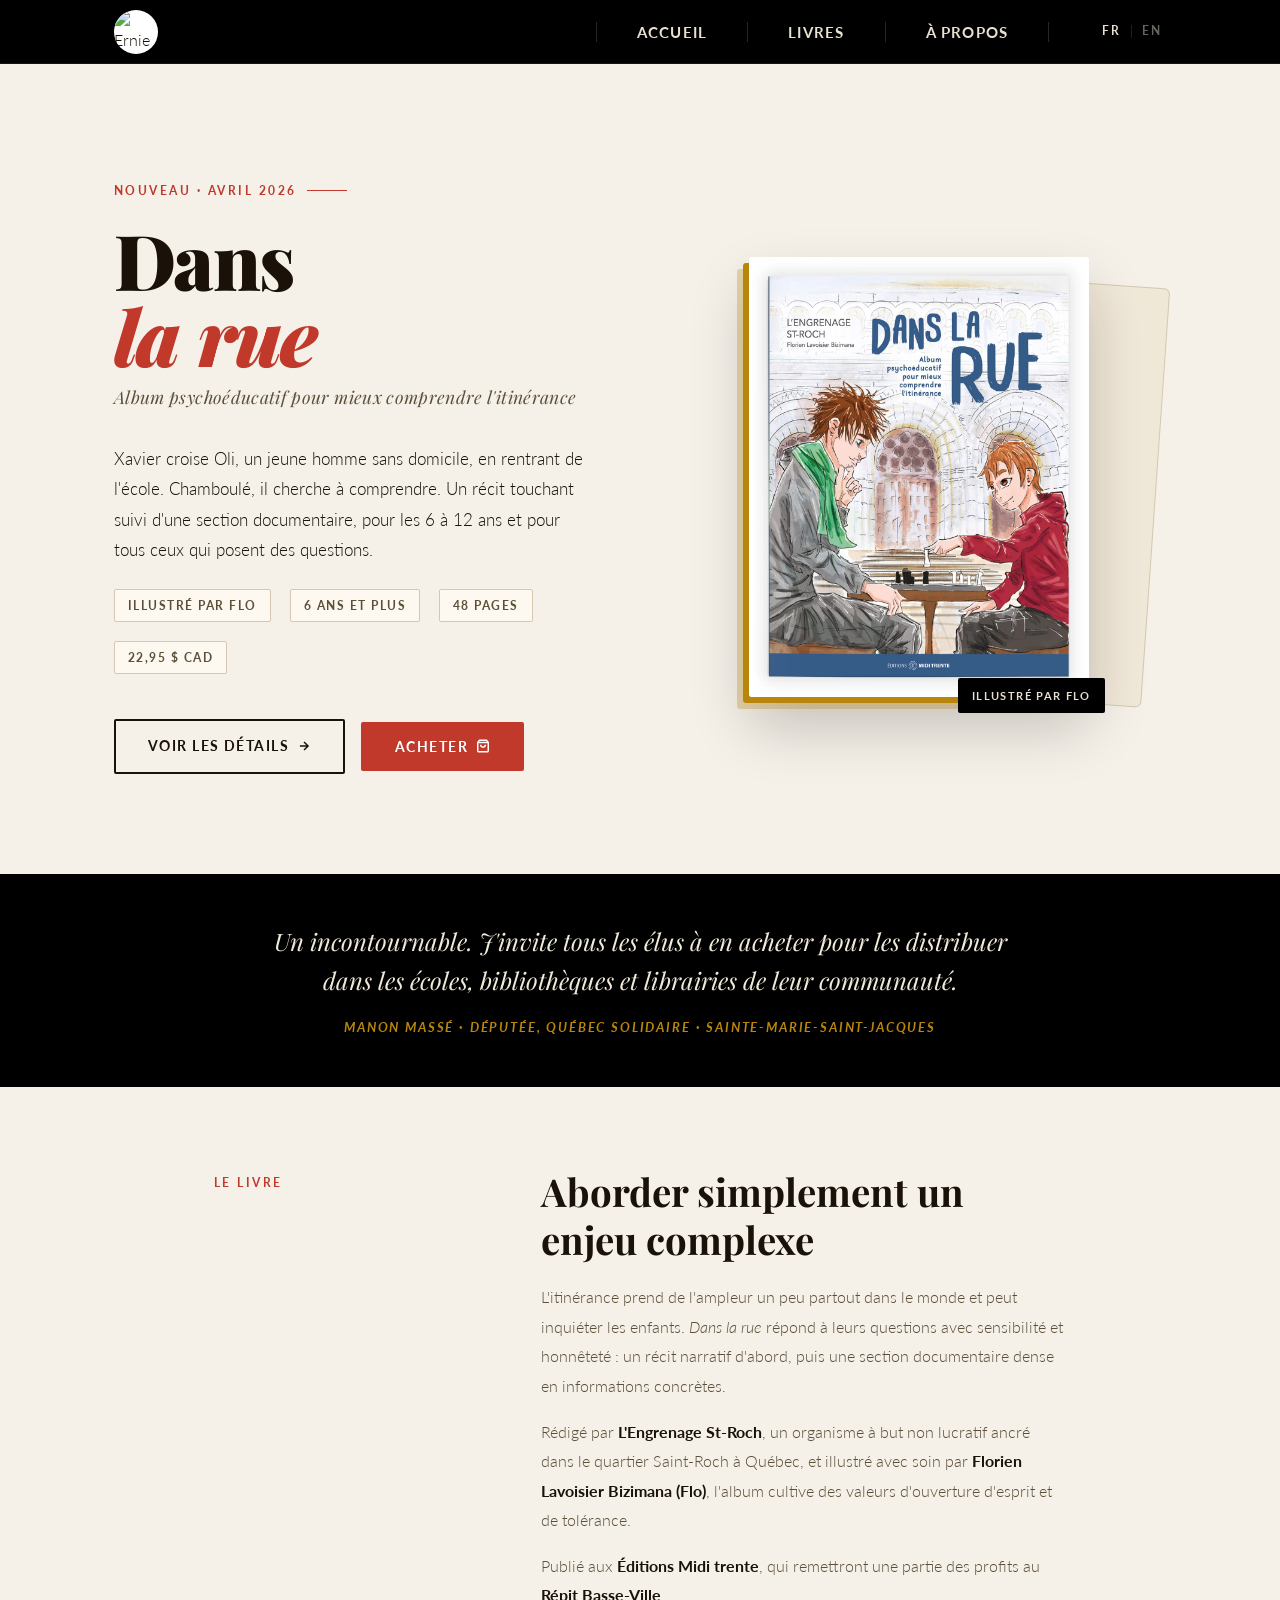
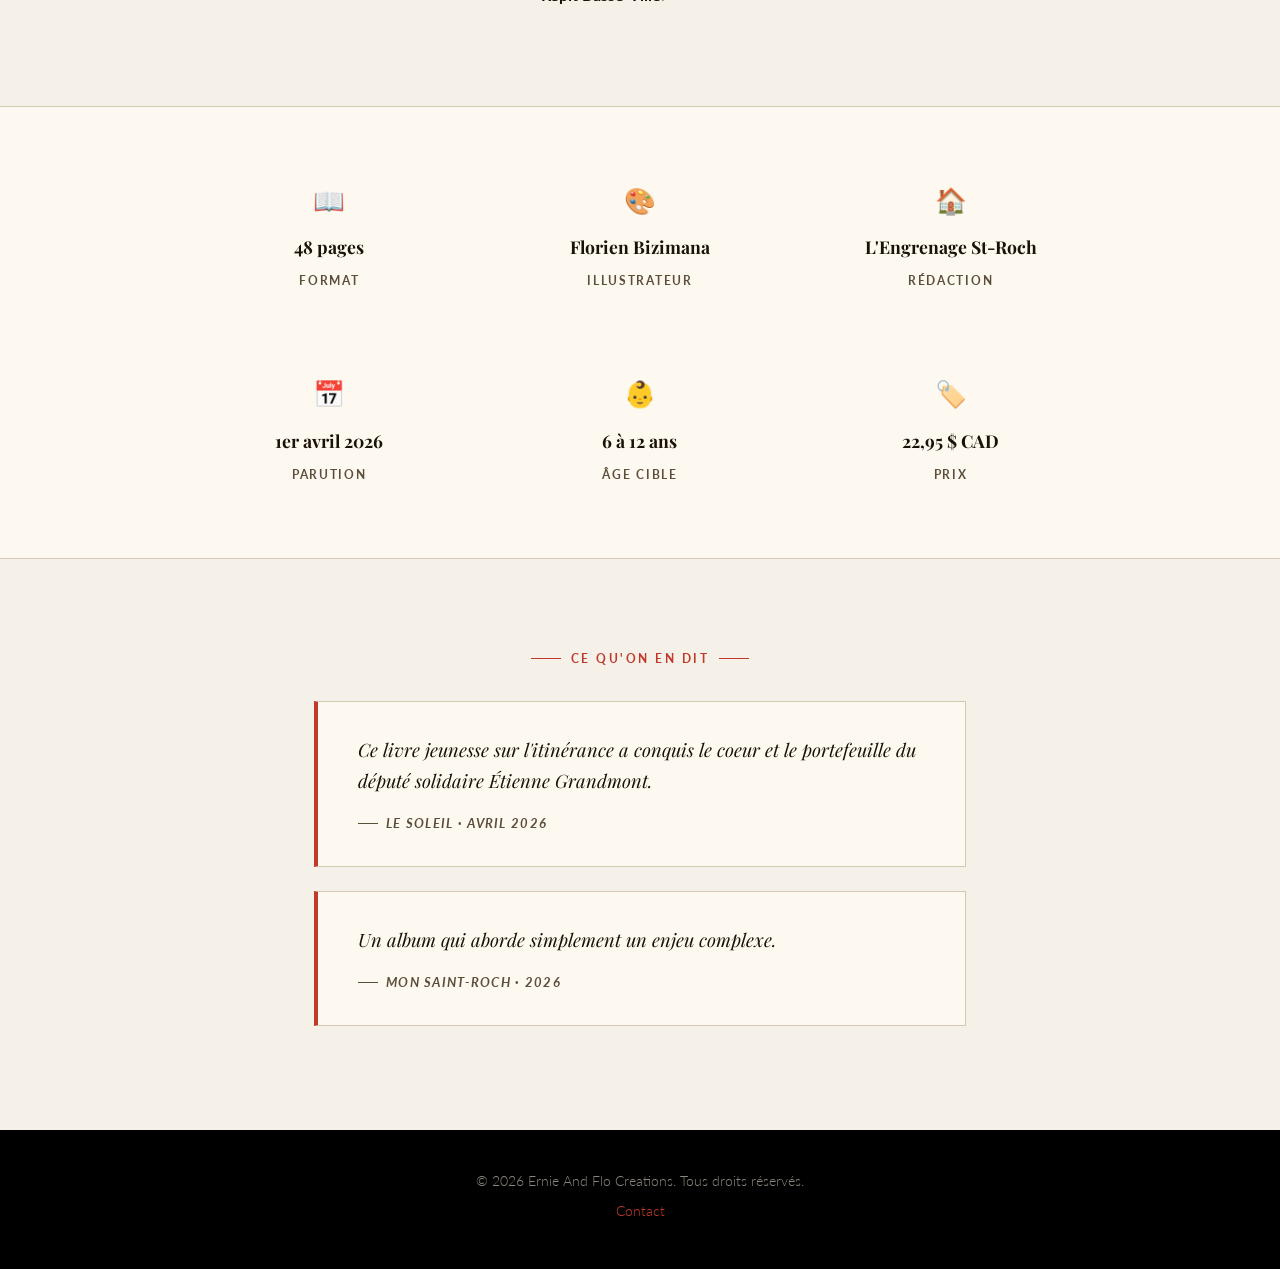
==== commit 4fb1972a: "fix : added the favicon links in head of html files" ====
--- a/index.html
+++ b/index.html
@@ -7,6 +7,12 @@
   <title>Dans la rue -- Ernie And Flo</title>
   <link rel="stylesheet" href="css/styles.css">
   <link rel="stylesheet" href="css/i18n.css">
+  <link rel="icon" type="image/png" href="/favicon-96x96.png" sizes="96x96" />
+  <link rel="icon" type="image/svg+xml" href="/favicon.svg" />
+  <link rel="shortcut icon" href="/favicon.ico" />
+  <link rel="apple-touch-icon" sizes="180x180" href="/apple-touch-icon.png" />
+  <meta name="apple-mobile-web-app-title" content="EAF" />
+  <link rel="manifest" href="/site.webmanifest" />
 </head>
 <body>
 
